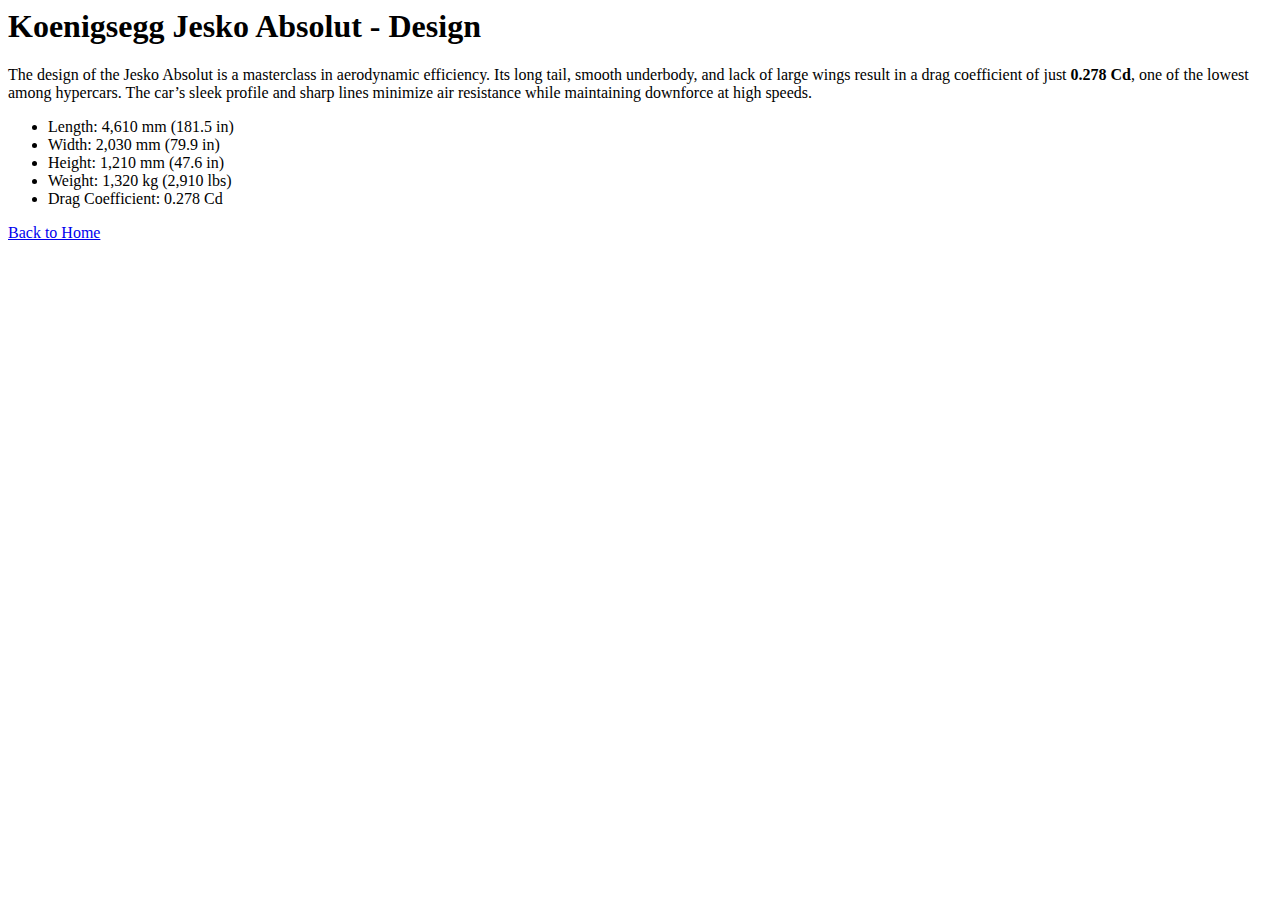
==== design.html @ f73164ef "Add files via upload" ====
<html lang="en">
<head>
    <title>Koenigsegg Jesko Absolut - Design</title>
</head>
<body>

    <h1>Koenigsegg Jesko Absolut - Design </h1>
    <p>The design of the Jesko Absolut is a masterclass in aerodynamic efficiency. Its long tail, smooth underbody, and lack of large wings result in a drag coefficient of just <strong>0.278 Cd</strong>, one of the lowest among hypercars. The car’s sleek profile and sharp lines minimize air resistance while maintaining downforce at high speeds.</p>
    <ul>
        <li>Length: 4,610 mm (181.5 in)</li>
        <li>Width: 2,030 mm (79.9 in)</li>
        <li>Height: 1,210 mm (47.6 in)</li>
        <li>Weight: 1,320 kg (2,910 lbs)</li>
        <li>Drag Coefficient: 0.278 Cd</li>
    </ul>

<a href="index.html">Back to Home</a>

</body>
</html>
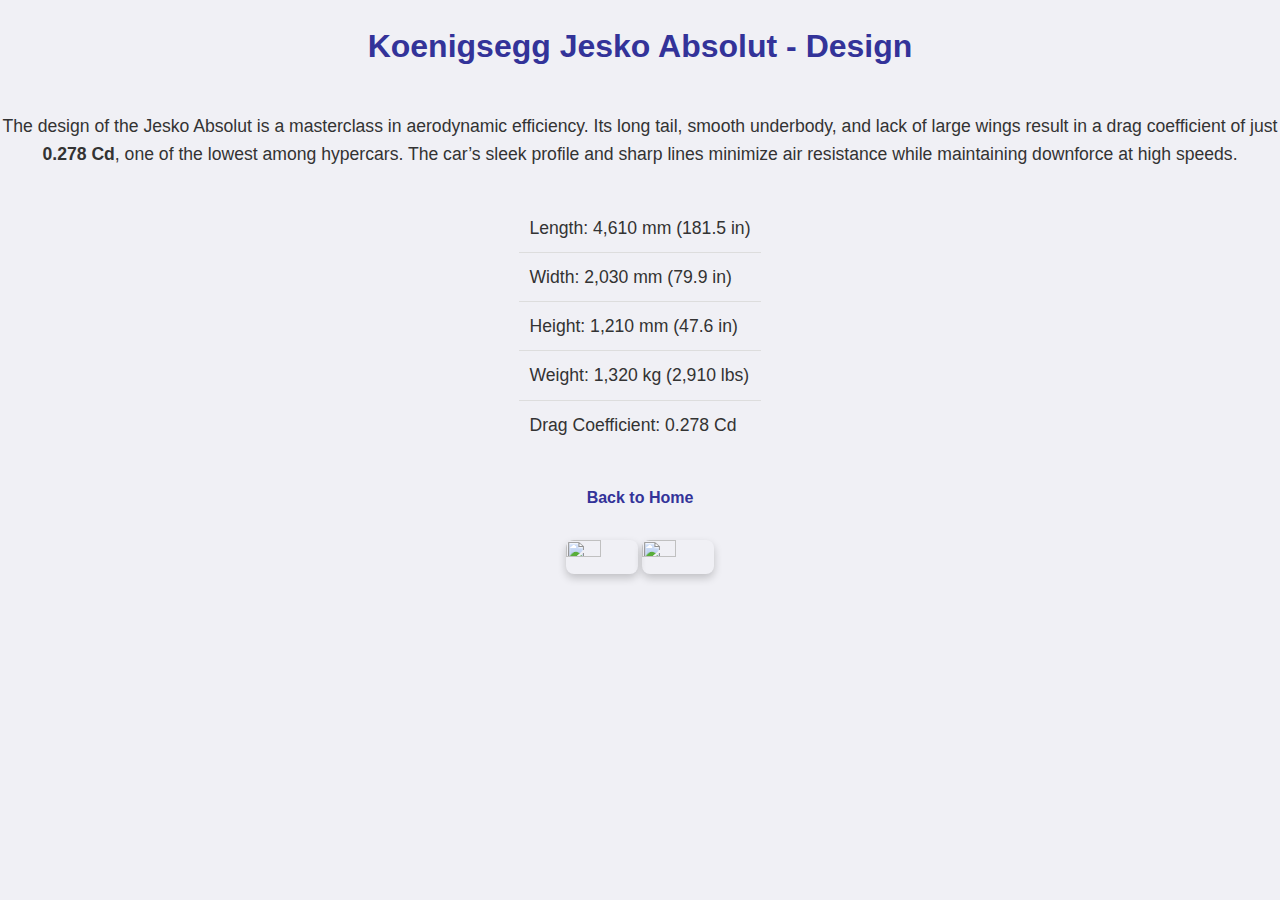
==== commit 7ead81df: "Update design.html" ====
--- a/design.html
+++ b/design.html
@@ -1,6 +1,8 @@
 <html lang="en">
 <head>
     <title>Koenigsegg Jesko Absolut - Design</title>
+    <link rel="stylesheet" href="styles2.css">
+    
 </head>
 <body>
 
@@ -14,7 +16,12 @@
         <li>Drag Coefficient: 0.278 Cd</li>
     </ul>
 
-<a href="index.html">Back to Home</a>
+    <a href="index.html">Back to Home</a>
 
+    <div class="photos">
+    <img src="photo1.jpg" class="photo" alt="Photo 1">
+    <img src="photo2.jpg" class="photo" alt="Photo 2">
+</div>
+    
 </body>
-</html>+</html>
--- a/styles2.css
+++ b/styles2.css
@@ -0,0 +1,80 @@
+/* General styling for body */
+body {
+    font-family: Arial, sans-serif;
+    background-color: #f0f0f5;
+    color: #333;
+    line-height: 1.6;
+    margin: 0;
+    padding: 0;
+    display: flex;
+    justify-content: center;
+    align-items: center;
+    flex-direction: column;
+}
+
+/* Container styling for centering content */
+.container {
+    max-width:90%;
+    padding: 20px;
+    margin: 20px;
+    background-color: #ffffff;
+    box-shadow: 0 4px 8px rgba(0, 0, 0, 0.2);
+    border-radius: 8px;
+}
+
+/* Header styling */
+h1 {
+    font-size: 2em;
+    color: #333399;
+    text-align: center;
+}
+
+/* Subtitle styling */
+p {
+    font-size: 1.1em;
+    margin-bottom: 20px;
+    text-align: center;
+}
+
+/* List styling */
+ul {
+    list-style-type: none;
+    padding: 0;
+}
+
+ul li {
+    padding: 10px;
+    font-size: 1.1em;
+    border-bottom: 1px solid #ddd;
+}
+
+ul li:last-child {
+    border-bottom: none;
+}
+
+/* Link styling */
+a {
+    color: #333399;
+    text-decoration: none;
+    font-weight: bold;
+    display: inline-block;
+    margin-top: 20px;
+}
+
+a:hover {
+    text-decoration: underline;
+}
+
+/* Photos section styling */
+.photos {
+    display: flex;
+    justify-content: space-around;
+    margin-top: 30px;
+}
+
+/* Photo styling */
+.photo {
+    width: 48%;
+    border-radius: 8px;
+    box-shadow: 0 4px 8px rgba(0, 0, 0, 0.2);
+}
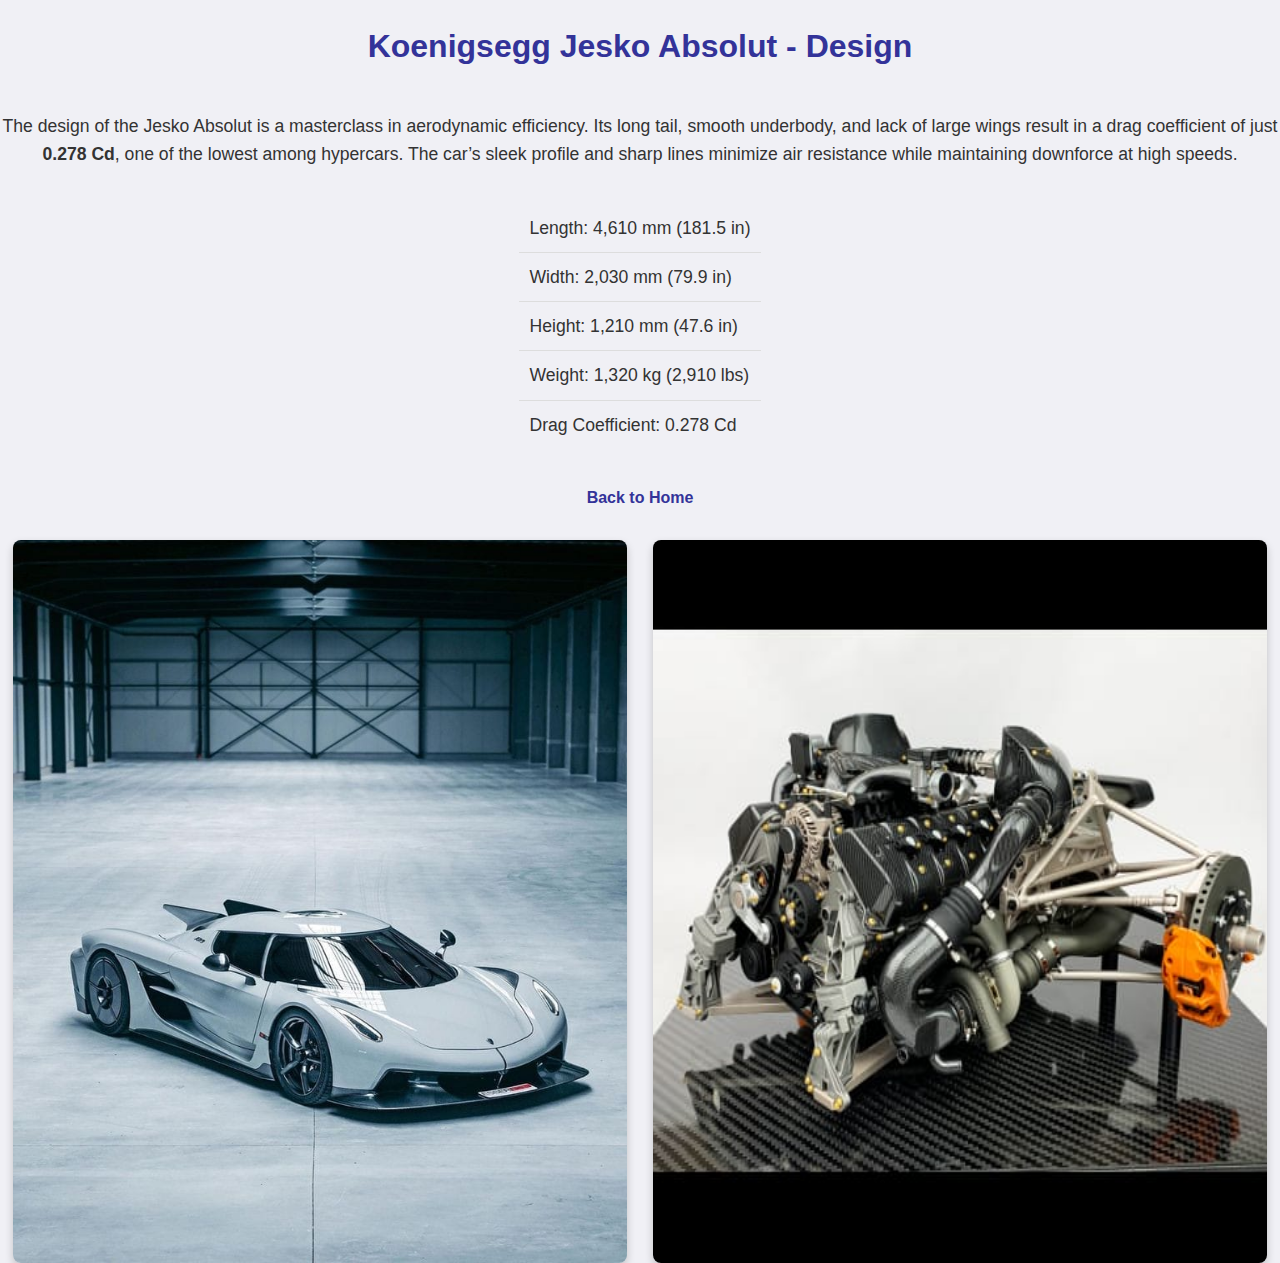
==== commit 288a12ab: "Update design.html" ====
--- a/design.html
+++ b/design.html
@@ -19,8 +19,8 @@
     <a href="index.html">Back to Home</a>
 
     <div class="photos">
-    <img src="photo1.jpg" class="photo" alt="Photo 1">
-    <img src="photo2.jpg" class="photo" alt="Photo 2">
+    <img src="1.jpg" class="photo" alt="Photo 1">
+    <img src="2.jpg" class="photo" alt="Photo 2">
 </div>
     
 </body>
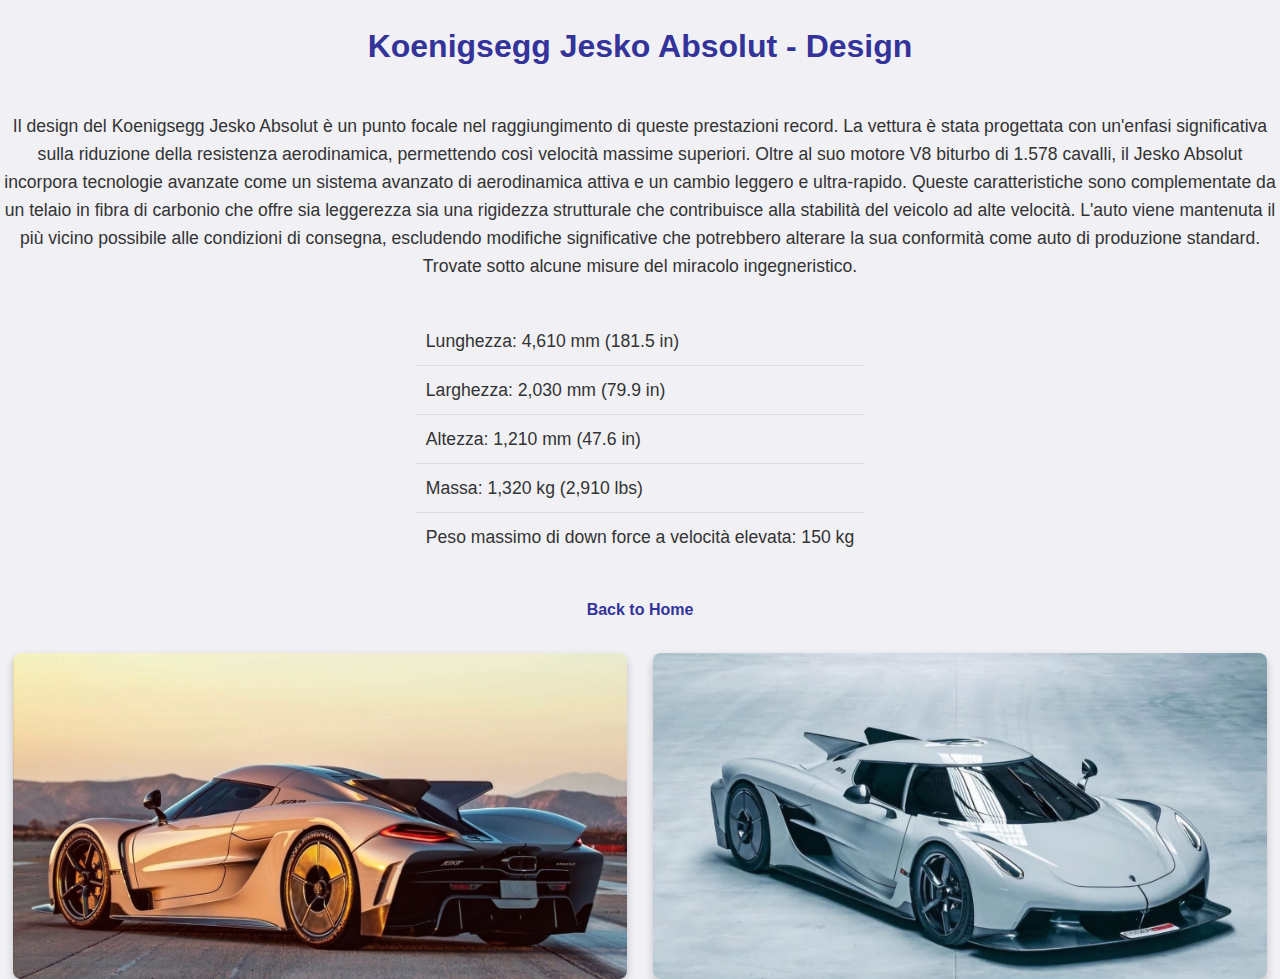
==== commit 631aed61: "Update design.html" ====
--- a/design.html
+++ b/design.html
@@ -7,20 +7,28 @@
 <body>
 
     <h1>Koenigsegg Jesko Absolut - Design </h1>
-    <p>The design of the Jesko Absolut is a masterclass in aerodynamic efficiency. Its long tail, smooth underbody, and lack of large wings result in a drag coefficient of just <strong>0.278 Cd</strong>, one of the lowest among hypercars. The car’s sleek profile and sharp lines minimize air resistance while maintaining downforce at high speeds.</p>
-    <ul>
-        <li>Length: 4,610 mm (181.5 in)</li>
-        <li>Width: 2,030 mm (79.9 in)</li>
-        <li>Height: 1,210 mm (47.6 in)</li>
-        <li>Weight: 1,320 kg (2,910 lbs)</li>
-        <li>Drag Coefficient: 0.278 Cd</li>
-    </ul>
+    <p>
+        Il design del Koenigsegg Jesko Absolut è un punto focale nel raggiungimento di queste prestazioni record. 
+        La vettura è stata progettata con un'enfasi significativa sulla riduzione della resistenza aerodinamica, permettendo così velocità massime superiori. 
+        Oltre al suo motore V8 biturbo di 1.578 cavalli, il Jesko Absolut incorpora tecnologie avanzate come un sistema avanzato di aerodinamica attiva e un cambio leggero e ultra-rapido. 
+        Queste caratteristiche sono complementate da un telaio in fibra di carbonio che offre sia leggerezza sia una rigidezza strutturale che contribuisce alla stabilità del veicolo ad alte velocità. 
+        L'auto viene mantenuta il più vicino possibile alle condizioni di consegna, escludendo modifiche significative che potrebbero alterare la sua conformità come auto di produzione standard.
+        <br>
+        Trovate sotto alcune misure del miracolo ingegneristico.
+        </p>
+        <ul>
+          <li>Lunghezza: 4,610 mm (181.5 in)</li>
+          <li>Larghezza: 2,030 mm (79.9 in)</li>
+          <li>Altezza: 1,210 mm (47.6 in)</li>
+          <li>Massa: 1,320 kg (2,910 lbs)</li>
+          <li>Peso massimo di down force a velocità elevata: 150 kg</li>
+       </ul>
 
     <a href="index.html">Back to Home</a>
 
     <div class="photos">
-    <img src="1.jpg" class="photo" alt="Photo 1">
-    <img src="2.jpg" class="photo" alt="Photo 2">
+    <img src="4.jpg" class="photo" alt="Photo 1">
+    <img src="9.jpg" class="photo" alt="Photo 2">
 </div>
     
 </body>
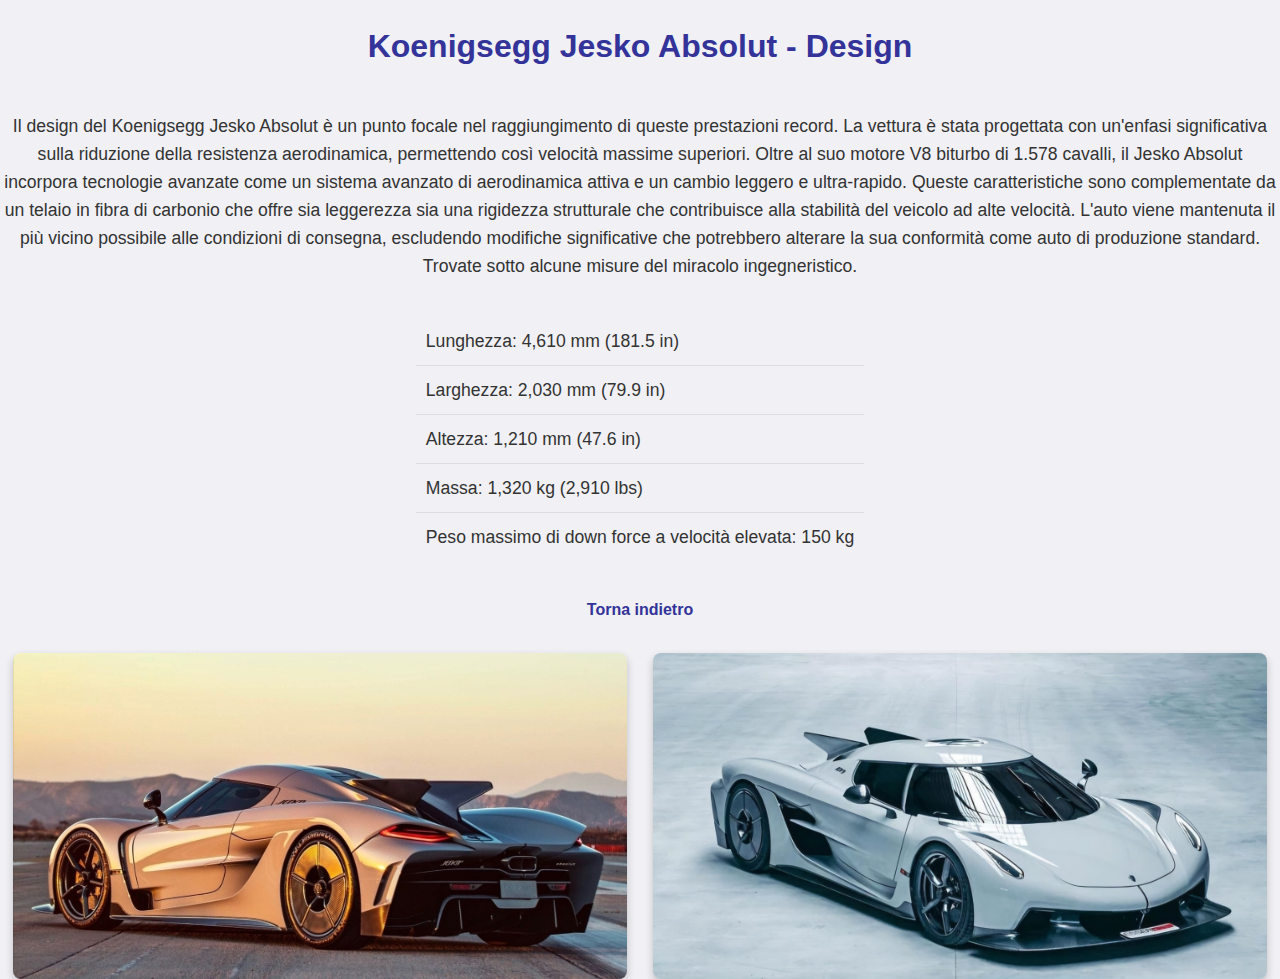
==== commit 50b0334a: "Update design.html" ====
--- a/design.html
+++ b/design.html
@@ -24,7 +24,7 @@
           <li>Peso massimo di down force a velocità elevata: 150 kg</li>
        </ul>
 
-    <a href="index.html">Back to Home</a>
+    <a href="index.html">Torna indietro</a>
 
     <div class="photos">
     <img src="4.jpg" class="photo" alt="Photo 1">
--- a/styles2.css
+++ b/styles2.css
@@ -70,6 +70,7 @@
     display: flex;
     justify-content: space-around;
     margin-top: 30px;
+    margin-down: 30px;
 }
 
 /* Photo styling */
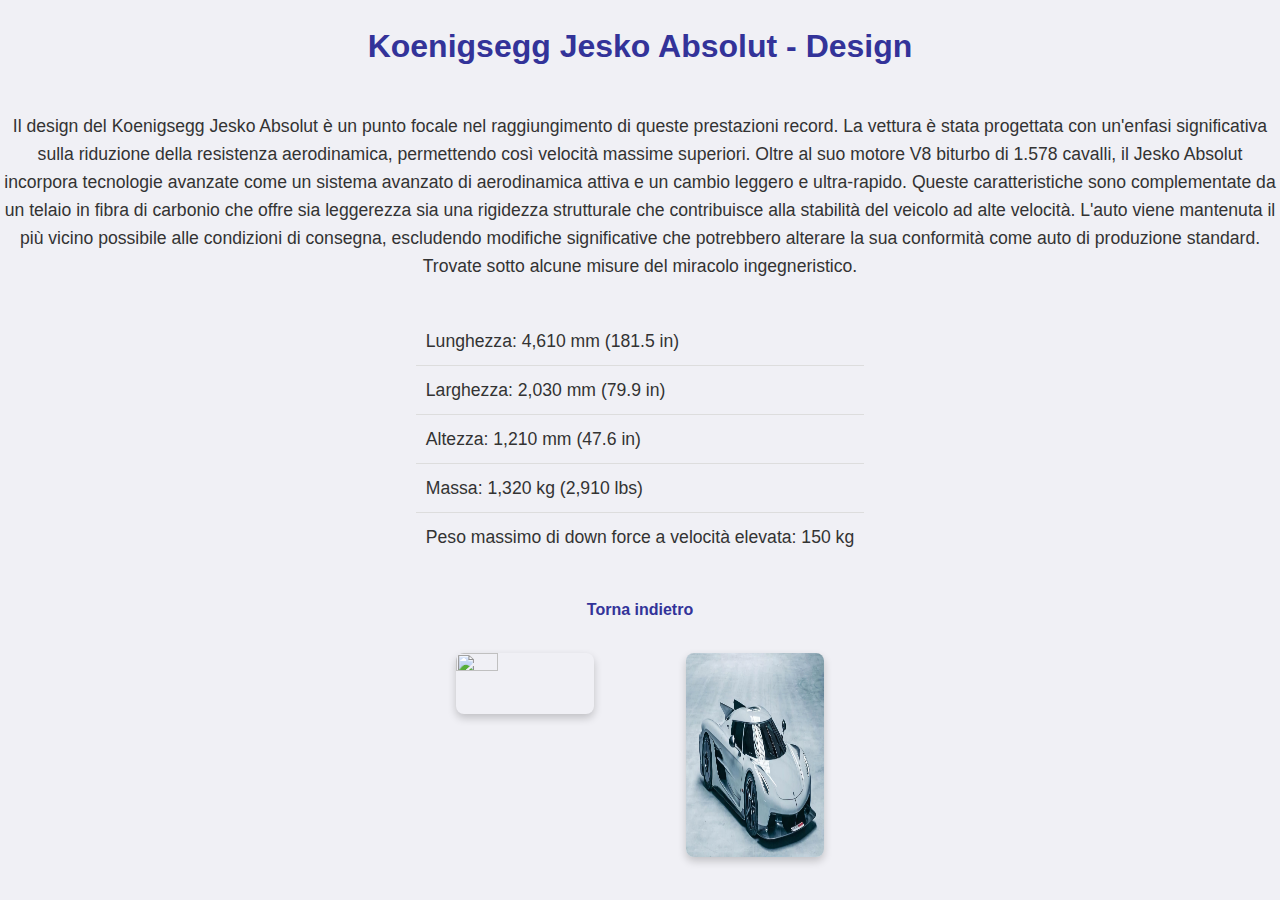
==== commit 3e526b9f: "Update design.html" ====
--- a/design.html
+++ b/design.html
@@ -27,7 +27,7 @@
     <a href="index.html">Torna indietro</a>
 
     <div class="photos">
-    <img src="4.jpg" class="photo" alt="Photo 1">
+    <img src="https://www.autonocion.com/wp-content/uploads/2020/03/Koenigsegg-Jesko-Absolut-2020-6.jpg" class="photo" alt="Photo 1">
     <img src="9.jpg" class="photo" alt="Photo 2">
 </div>
     
--- a/styles2.css
+++ b/styles2.css
@@ -75,7 +75,7 @@
 
 /* Photo styling */
 .photo {
-    width: 48%;
+    width: 30%;
     border-radius: 8px;
     box-shadow: 0 4px 8px rgba(0, 0, 0, 0.2);
 }
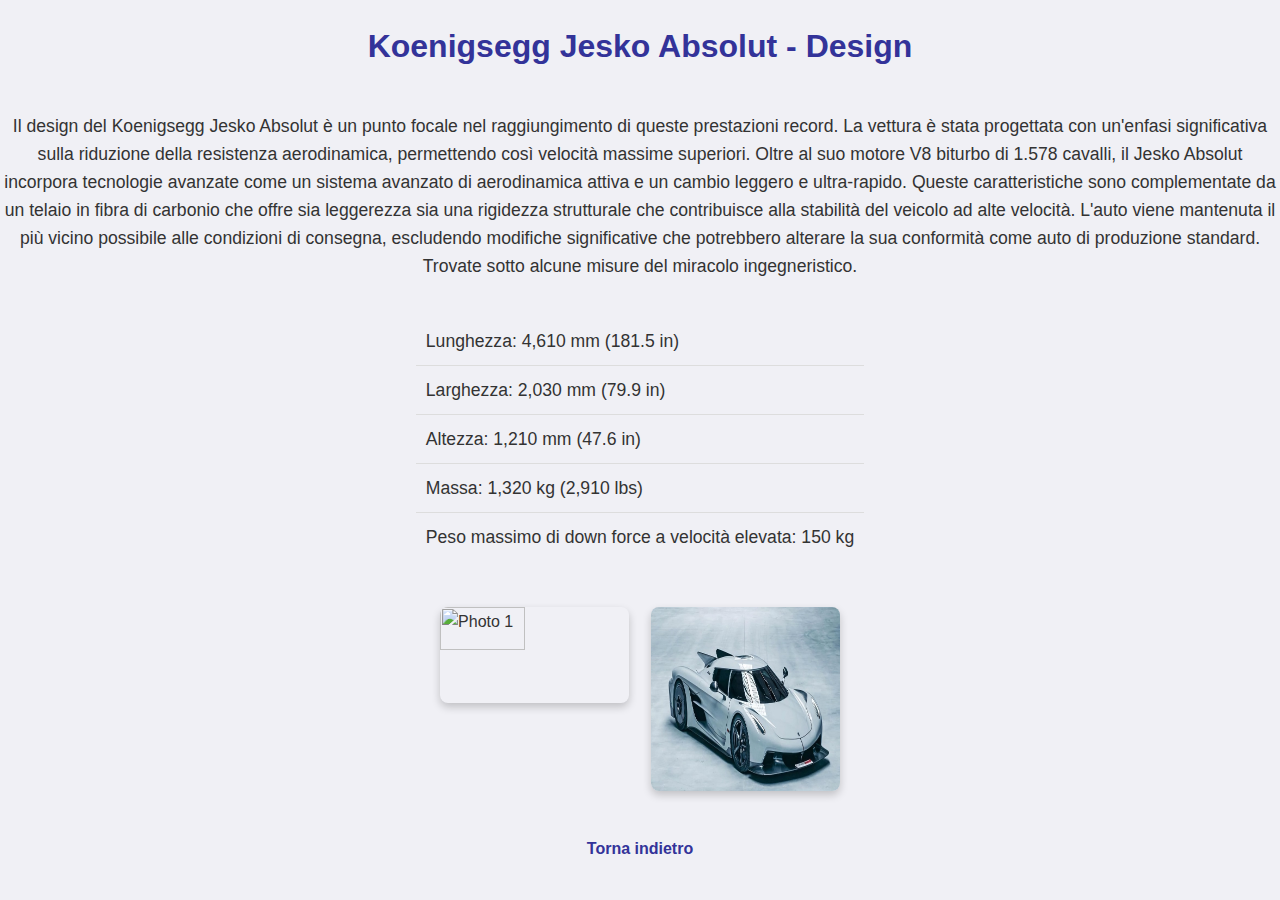
==== commit a6788386: "Update design.html" ====
--- a/design.html
+++ b/design.html
@@ -24,12 +24,14 @@
           <li>Peso massimo di down force a velocità elevata: 150 kg</li>
        </ul>
 
-    <a href="index.html">Torna indietro</a>
-
     <div class="photos">
     <img src="https://www.autonocion.com/wp-content/uploads/2020/03/Koenigsegg-Jesko-Absolut-2020-6.jpg" class="photo" alt="Photo 1">
     <img src="9.jpg" class="photo" alt="Photo 2">
 </div>
-    
+
+<br>
+<a href="index.html">Torna indietro</a>
+<br>
+
 </body>
 </html>
--- a/styles2.css
+++ b/styles2.css
@@ -69,13 +69,12 @@
 .photos {
     display: flex;
     justify-content: space-around;
-    margin-top: 30px;
-    margin-down: 30px;
 }
 
 /* Photo styling */
 .photo {
-    width: 30%;
+    margin-top: 30px;
+    width: 45%;
     border-radius: 8px;
     box-shadow: 0 4px 8px rgba(0, 0, 0, 0.2);
 }
